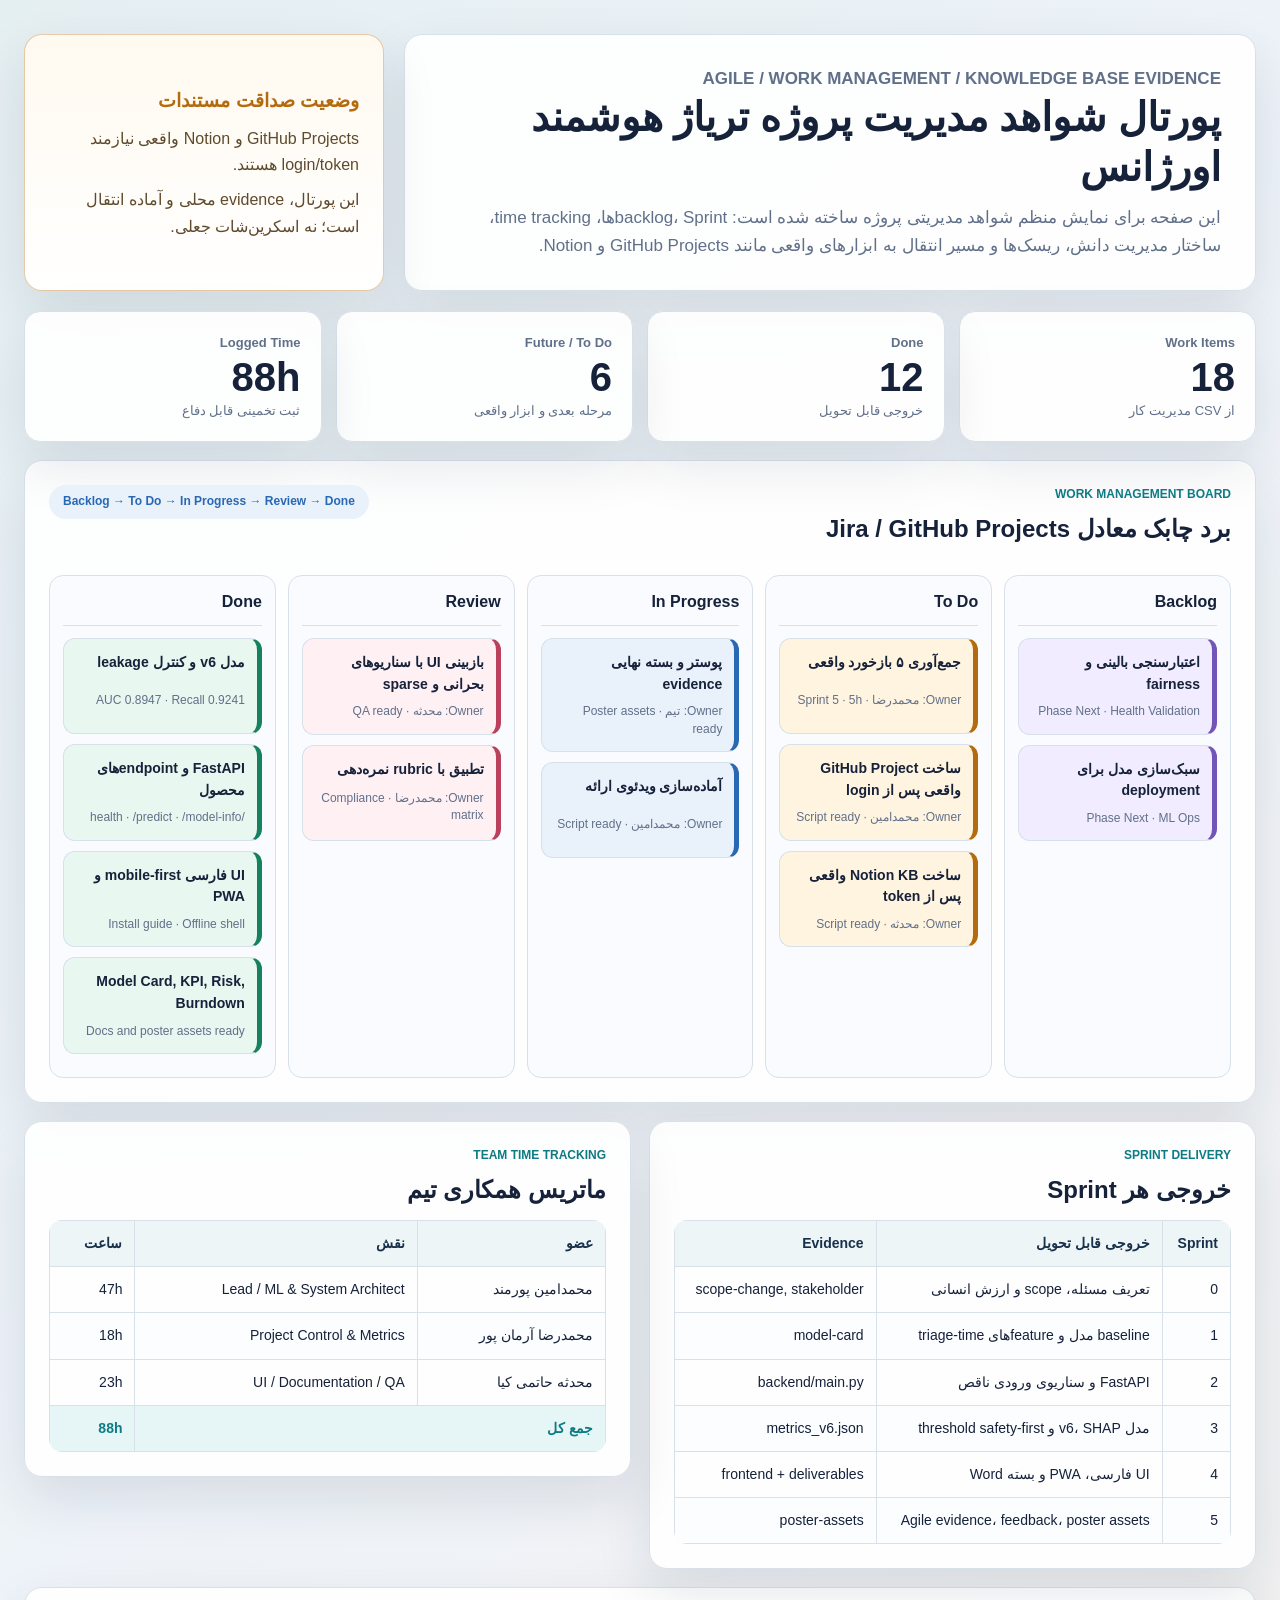
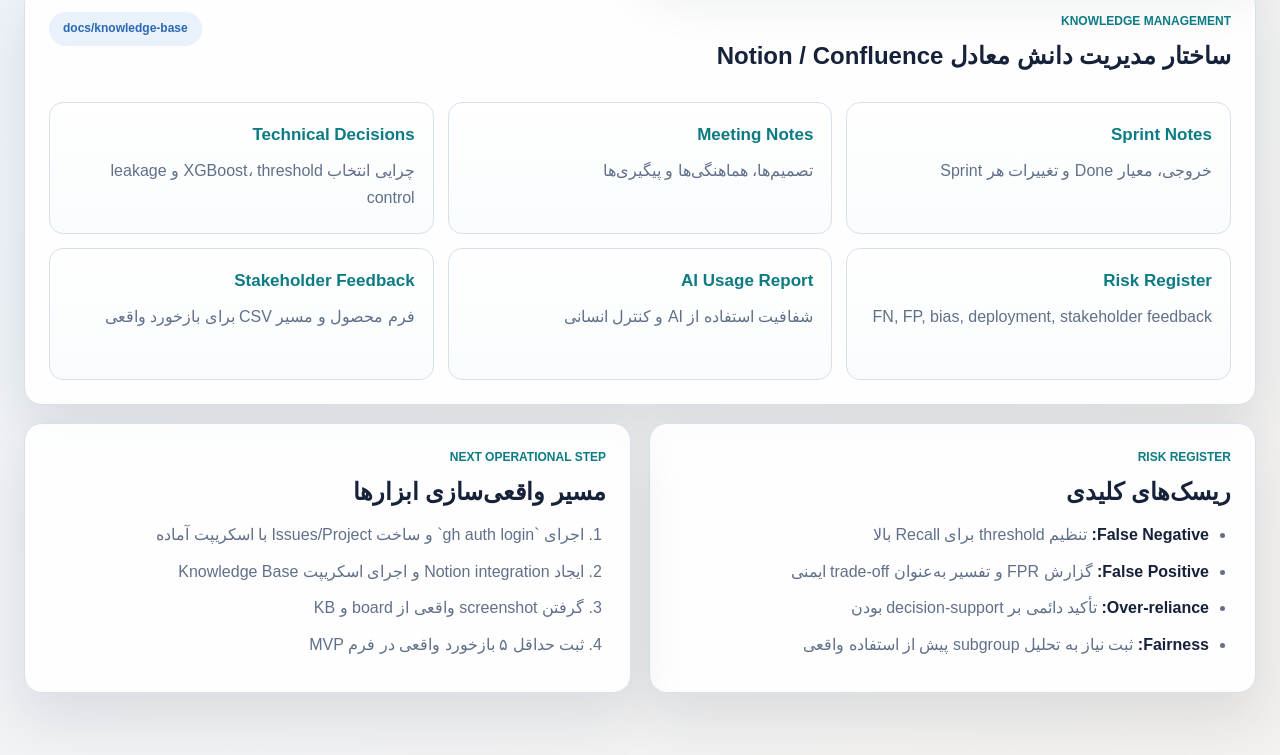
==== docs/evidence-portal/index.html @ 5584b166 "Prepare v7 web app deployment" ====
<!doctype html>
<html lang="fa" dir="rtl">
  <head>
    <meta charset="utf-8" />
    <meta name="viewport" content="width=device-width, initial-scale=1" />
    <title>Emergency Triage MVP - Agile Evidence Portal</title>
    <link rel="stylesheet" href="./styles.css" />
  </head>
  <body>
    <main class="shell">
      <header class="hero">
        <div>
          <p class="eyebrow">Agile / Work Management / Knowledge Base Evidence</p>
          <h1>پورتال شواهد مدیریت پروژه تریاژ هوشمند اورژانس</h1>
          <p>
            این صفحه برای نمایش منظم شواهد مدیریتی پروژه ساخته شده است: backlog، Sprintها،
            time tracking، ساختار مدیریت دانش، ریسک‌ها و مسیر انتقال به ابزارهای واقعی مانند
            GitHub Projects و Notion.
          </p>
        </div>
        <aside class="truth-box">
          <strong>وضعیت صداقت مستندات</strong>
          <span>GitHub Projects و Notion واقعی نیازمند login/token هستند.</span>
          <span>این پورتال، evidence محلی و آماده انتقال است؛ نه اسکرین‌شات جعلی.</span>
        </aside>
      </header>

      <section class="summary-grid">
        <article>
          <span>Work Items</span>
          <strong>18</strong>
          <small>از CSV مدیریت کار</small>
        </article>
        <article>
          <span>Done</span>
          <strong>12</strong>
          <small>خروجی قابل تحویل</small>
        </article>
        <article>
          <span>Future / To Do</span>
          <strong>6</strong>
          <small>مرحله بعدی و ابزار واقعی</small>
        </article>
        <article>
          <span>Logged Time</span>
          <strong>88h</strong>
          <small>ثبت تخمینی قابل دفاع</small>
        </article>
      </section>

      <section id="work-management-evidence" class="panel">
        <div class="panel-title">
          <div>
            <p class="eyebrow">Work Management Board</p>
            <h2>برد چابک معادل Jira / GitHub Projects</h2>
          </div>
          <span class="badge">Backlog → To Do → In Progress → Review → Done</span>
        </div>

        <div class="board">
          <div class="lane">
            <h3>Backlog</h3>
            <article class="task future">
              <b>اعتبارسنجی بالینی و fairness</b>
              <span>Phase Next · Health Validation</span>
            </article>
            <article class="task future">
              <b>سبک‌سازی مدل برای deployment</b>
              <span>Phase Next · ML Ops</span>
            </article>
          </div>

          <div class="lane">
            <h3>To Do</h3>
            <article class="task todo">
              <b>جمع‌آوری ۵ بازخورد واقعی</b>
              <span>Owner: محمدرضا · Sprint 5 · 5h</span>
            </article>
            <article class="task todo">
              <b>ساخت GitHub Project واقعی پس از login</b>
              <span>Owner: محمدامین · Script ready</span>
            </article>
            <article class="task todo">
              <b>ساخت Notion KB واقعی پس از token</b>
              <span>Owner: محدثه · Script ready</span>
            </article>
          </div>

          <div class="lane">
            <h3>In Progress</h3>
            <article class="task progress">
              <b>پوستر و بسته نهایی evidence</b>
              <span>Owner: تیم · Poster assets ready</span>
            </article>
            <article class="task progress">
              <b>آماده‌سازی ویدئوی ارائه</b>
              <span>Owner: محمدامین · Script ready</span>
            </article>
          </div>

          <div class="lane">
            <h3>Review</h3>
            <article class="task review">
              <b>بازبینی UI با سناریوهای بحرانی و sparse</b>
              <span>Owner: محدثه · QA ready</span>
            </article>
            <article class="task review">
              <b>تطبیق با rubric نمره‌دهی</b>
              <span>Owner: محمدرضا · Compliance matrix</span>
            </article>
          </div>

          <div class="lane">
            <h3>Done</h3>
            <article class="task done">
              <b>مدل v6 و کنترل leakage</b>
              <span>AUC 0.8947 · Recall 0.9241</span>
            </article>
            <article class="task done">
              <b>FastAPI و endpointهای محصول</b>
              <span>/health · /predict · /model-info</span>
            </article>
            <article class="task done">
              <b>UI فارسی mobile-first و PWA</b>
              <span>Install guide · Offline shell</span>
            </article>
            <article class="task done">
              <b>Model Card, KPI, Risk, Burndown</b>
              <span>Docs and poster assets ready</span>
            </article>
          </div>
        </div>
      </section>

      <section class="two-col">
        <article class="panel">
          <p class="eyebrow">Sprint Delivery</p>
          <h2>خروجی هر Sprint</h2>
          <table>
            <thead>
              <tr>
                <th>Sprint</th>
                <th>خروجی قابل تحویل</th>
                <th>Evidence</th>
              </tr>
            </thead>
            <tbody>
              <tr><td>0</td><td>تعریف مسئله، scope و ارزش انسانی</td><td>scope-change, stakeholder</td></tr>
              <tr><td>1</td><td>baseline مدل و featureهای triage-time</td><td>model-card</td></tr>
              <tr><td>2</td><td>FastAPI و سناریوی ورودی ناقص</td><td>backend/main.py</td></tr>
              <tr><td>3</td><td>مدل v6، SHAP و threshold safety-first</td><td>metrics_v6.json</td></tr>
              <tr><td>4</td><td>UI فارسی، PWA و بسته Word</td><td>frontend + deliverables</td></tr>
              <tr><td>5</td><td>Agile evidence، feedback، poster assets</td><td>poster-assets</td></tr>
            </tbody>
          </table>
        </article>

        <article class="panel">
          <p class="eyebrow">Team Time Tracking</p>
          <h2>ماتریس همکاری تیم</h2>
          <table>
            <thead>
              <tr>
                <th>عضو</th>
                <th>نقش</th>
                <th>ساعت</th>
              </tr>
            </thead>
            <tbody>
              <tr><td>محمدامین پورمند</td><td>Lead / ML & System Architect</td><td>47h</td></tr>
              <tr><td>محمدرضا آرمان پور</td><td>Project Control & Metrics</td><td>18h</td></tr>
              <tr><td>محدثه حاتمی کیا</td><td>UI / Documentation / QA</td><td>23h</td></tr>
              <tr class="total"><td colspan="2">جمع کل</td><td>88h</td></tr>
            </tbody>
          </table>
        </article>
      </section>

      <section id="knowledge-management-evidence" class="panel knowledge">
        <div class="panel-title">
          <div>
            <p class="eyebrow">Knowledge Management</p>
            <h2>ساختار مدیریت دانش معادل Notion / Confluence</h2>
          </div>
          <span class="badge">docs/knowledge-base</span>
        </div>
        <div class="kb-grid">
          <article><b>Sprint Notes</b><span>خروجی، معیار Done و تغییرات هر Sprint</span></article>
          <article><b>Meeting Notes</b><span>تصمیم‌ها، هماهنگی‌ها و پیگیری‌ها</span></article>
          <article><b>Technical Decisions</b><span>چرایی انتخاب XGBoost، threshold و leakage control</span></article>
          <article><b>Risk Register</b><span>FN, FP, bias, deployment, stakeholder feedback</span></article>
          <article><b>AI Usage Report</b><span>شفافیت استفاده از AI و کنترل انسانی</span></article>
          <article><b>Stakeholder Feedback</b><span>فرم محصول و مسیر CSV برای بازخورد واقعی</span></article>
        </div>
      </section>

      <section class="two-col">
        <article class="panel">
          <p class="eyebrow">Risk Register</p>
          <h2>ریسک‌های کلیدی</h2>
          <ul>
            <li><b>False Negative:</b> تنظیم threshold برای Recall بالا</li>
            <li><b>False Positive:</b> گزارش FPR و تفسیر به‌عنوان trade-off ایمنی</li>
            <li><b>Over-reliance:</b> تأکید دائمی بر decision-support بودن</li>
            <li><b>Fairness:</b> ثبت نیاز به تحلیل subgroup پیش از استفاده واقعی</li>
          </ul>
        </article>
        <article class="panel">
          <p class="eyebrow">Next Operational Step</p>
          <h2>مسیر واقعی‌سازی ابزارها</h2>
          <ol>
            <li>اجرای `gh auth login` و ساخت Issues/Project با اسکریپت آماده</li>
            <li>ایجاد Notion integration و اجرای اسکریپت Knowledge Base</li>
            <li>گرفتن screenshot واقعی از board و KB</li>
            <li>ثبت حداقل ۵ بازخورد واقعی در فرم MVP</li>
          </ol>
        </article>
      </section>
    </main>
  </body>
</html>
---- docs/evidence-portal/styles.css ----
:root {
  color-scheme: light;
  --ink: #16213a;
  --muted: #617089;
  --line: #d8e0ea;
  --paper: #f7f9fc;
  --panel: #ffffff;
  --teal: #0c7b83;
  --teal-soft: #e6f6f7;
  --green: #16825d;
  --green-soft: #e8f7ef;
  --amber: #b46b0d;
  --amber-soft: #fff4df;
  --blue: #2968b3;
  --blue-soft: #e9f1fb;
  --rose: #bb405b;
  --rose-soft: #fff0f4;
  --violet: #7255b8;
  --violet-soft: #f1ecff;
  --shadow: 0 22px 55px rgba(22, 33, 58, 0.11);
  font-family: "Vazirmatn", "Segoe UI", Tahoma, Arial, sans-serif;
}

* {
  box-sizing: border-box;
}

body {
  margin: 0;
  background:
    linear-gradient(135deg, rgba(12, 123, 131, 0.08), rgba(41, 104, 179, 0.04) 45%, rgba(180, 107, 13, 0.06)),
    var(--paper);
  color: var(--ink);
  line-height: 1.65;
}

.shell {
  width: min(1500px, calc(100% - 48px));
  margin: 0 auto;
  padding: 34px 0 44px;
}

.hero {
  display: grid;
  grid-template-columns: minmax(0, 1fr) 360px;
  gap: 20px;
  align-items: stretch;
  margin-bottom: 20px;
}

.hero > div,
.truth-box,
.panel,
.summary-grid article {
  background: rgba(255, 255, 255, 0.93);
  border: 1px solid var(--line);
  box-shadow: var(--shadow);
}

.hero > div {
  padding: 30px 34px;
  border-radius: 18px;
}

.eyebrow {
  margin: 0 0 8px;
  color: var(--teal);
  font-size: 12px;
  font-weight: 800;
  letter-spacing: 0;
  text-transform: uppercase;
}

h1,
h2,
h3,
p {
  margin-top: 0;
}

h1 {
  max-width: 980px;
  margin-bottom: 12px;
  font-size: clamp(31px, 3.1vw, 52px);
  line-height: 1.25;
  letter-spacing: 0;
}

h2 {
  margin-bottom: 14px;
  font-size: 24px;
  line-height: 1.35;
  letter-spacing: 0;
}

h3 {
  margin-bottom: 12px;
  font-size: 16px;
  letter-spacing: 0;
}

.hero p {
  max-width: 1050px;
  margin-bottom: 0;
  color: var(--muted);
  font-size: 17px;
}

.truth-box {
  display: flex;
  flex-direction: column;
  justify-content: center;
  gap: 9px;
  border-radius: 18px;
  border-color: rgba(180, 107, 13, 0.35);
  background: linear-gradient(180deg, #fffaf0, #ffffff);
  padding: 24px;
}

.truth-box strong {
  color: var(--amber);
  font-size: 19px;
}

.truth-box span {
  color: #5f4a2d;
}

.summary-grid {
  display: grid;
  grid-template-columns: repeat(4, minmax(0, 1fr));
  gap: 14px;
  margin-bottom: 18px;
}

.summary-grid article {
  display: grid;
  gap: 2px;
  min-height: 124px;
  border-radius: 16px;
  padding: 20px;
}

.summary-grid span {
  color: var(--muted);
  font-size: 13px;
  font-weight: 800;
}

.summary-grid strong {
  font-size: 40px;
  line-height: 1.05;
}

.summary-grid small {
  color: var(--muted);
  font-size: 13px;
}

.panel {
  margin-bottom: 18px;
  border-radius: 18px;
  padding: 24px;
}

.panel-title {
  display: flex;
  gap: 18px;
  align-items: flex-start;
  justify-content: space-between;
  margin-bottom: 16px;
}

.badge {
  display: inline-flex;
  align-items: center;
  min-height: 34px;
  border-radius: 999px;
  background: var(--blue-soft);
  color: var(--blue);
  padding: 7px 14px;
  font-size: 12px;
  font-weight: 800;
  white-space: nowrap;
}

.board {
  display: grid;
  grid-template-columns: repeat(5, minmax(0, 1fr));
  gap: 12px;
}

.lane {
  min-height: 430px;
  border: 1px solid var(--line);
  border-radius: 14px;
  background: #f9fbfe;
  padding: 13px;
}

.lane h3 {
  display: flex;
  align-items: center;
  justify-content: space-between;
  min-height: 34px;
  border-bottom: 1px solid var(--line);
  padding-bottom: 9px;
  color: var(--ink);
}

.task {
  display: grid;
  gap: 8px;
  min-height: 96px;
  margin-bottom: 10px;
  border: 1px solid var(--line);
  border-right-width: 5px;
  border-radius: 12px;
  background: var(--panel);
  padding: 13px 12px;
}

.task b {
  font-size: 14px;
  line-height: 1.55;
}

.task span {
  color: var(--muted);
  font-size: 12px;
  line-height: 1.45;
}

.task.future {
  border-right-color: var(--violet);
  background: var(--violet-soft);
}

.task.todo {
  border-right-color: var(--amber);
  background: var(--amber-soft);
}

.task.progress {
  border-right-color: var(--blue);
  background: var(--blue-soft);
}

.task.review {
  border-right-color: var(--rose);
  background: var(--rose-soft);
}

.task.done {
  border-right-color: var(--green);
  background: var(--green-soft);
}

.two-col {
  display: grid;
  grid-template-columns: repeat(2, minmax(0, 1fr));
  gap: 18px;
  align-items: start;
}

table {
  width: 100%;
  border-collapse: collapse;
  overflow: hidden;
  border-radius: 13px;
  font-size: 14px;
}

th,
td {
  border: 1px solid var(--line);
  padding: 11px 12px;
  text-align: right;
  vertical-align: top;
}

th {
  background: #eef5f7;
  color: #18314b;
  font-weight: 900;
}

tr:nth-child(even) td {
  background: #fbfdff;
}

tr.total td {
  background: var(--teal-soft);
  color: var(--teal);
  font-weight: 900;
}

.kb-grid {
  display: grid;
  grid-template-columns: repeat(3, minmax(0, 1fr));
  gap: 14px;
}

.kb-grid article {
  min-height: 132px;
  border: 1px solid var(--line);
  border-radius: 14px;
  background: linear-gradient(180deg, #ffffff, #f9fcfd);
  padding: 18px;
}

.kb-grid b {
  display: block;
  margin-bottom: 9px;
  color: var(--teal);
  font-size: 17px;
}

.kb-grid span,
li {
  color: var(--muted);
}

ul,
ol {
  margin: 0;
  padding: 0 22px 0 0;
}

li {
  margin-bottom: 10px;
}

li b {
  color: var(--ink);
}

@media (max-width: 1100px) {
  .hero,
  .two-col {
    grid-template-columns: 1fr;
  }

  .summary-grid {
    grid-template-columns: repeat(2, minmax(0, 1fr));
  }

  .board {
    grid-template-columns: 1fr;
  }

  .lane {
    min-height: auto;
  }

  .kb-grid {
    grid-template-columns: 1fr;
  }
}

@media print {
  body {
    background: #fff;
  }

  .shell {
    width: 100%;
    padding: 0;
  }

  .panel,
  .hero > div,
  .truth-box,
  .summary-grid article {
    box-shadow: none;
  }
}
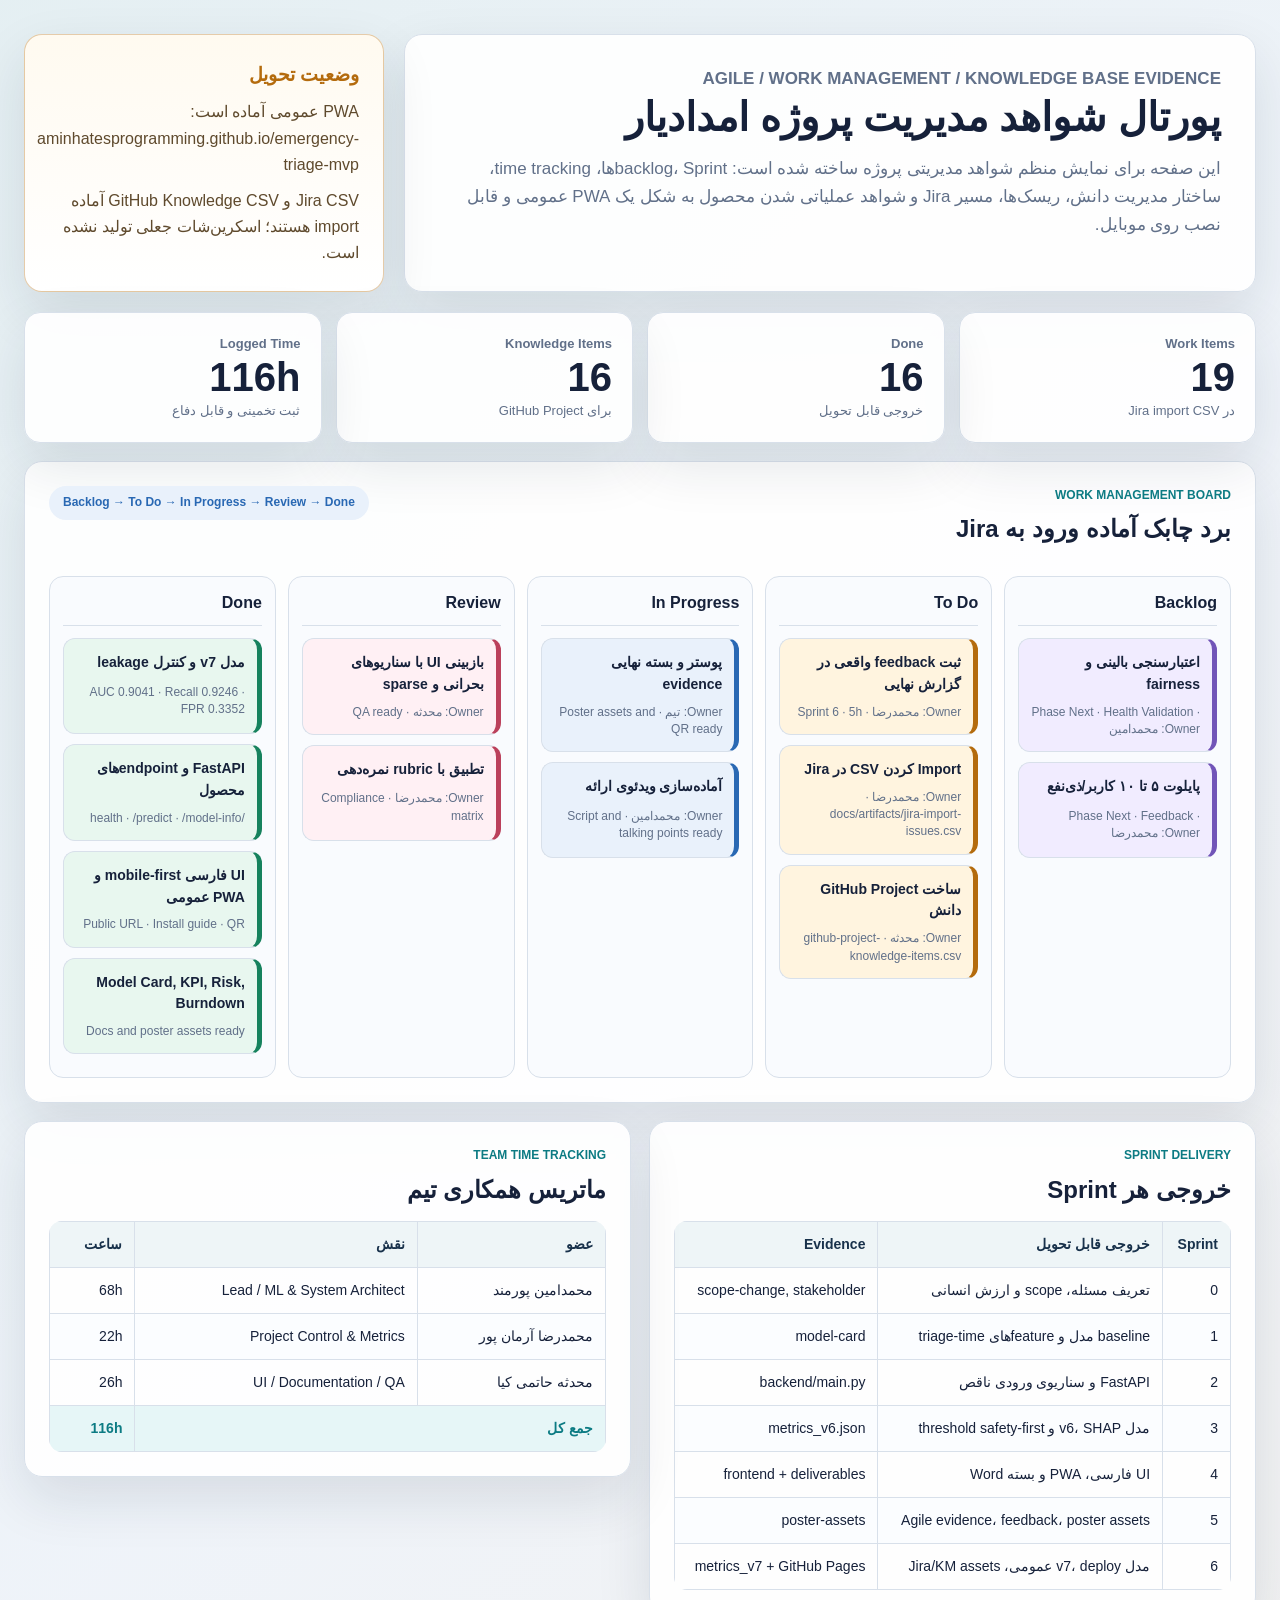
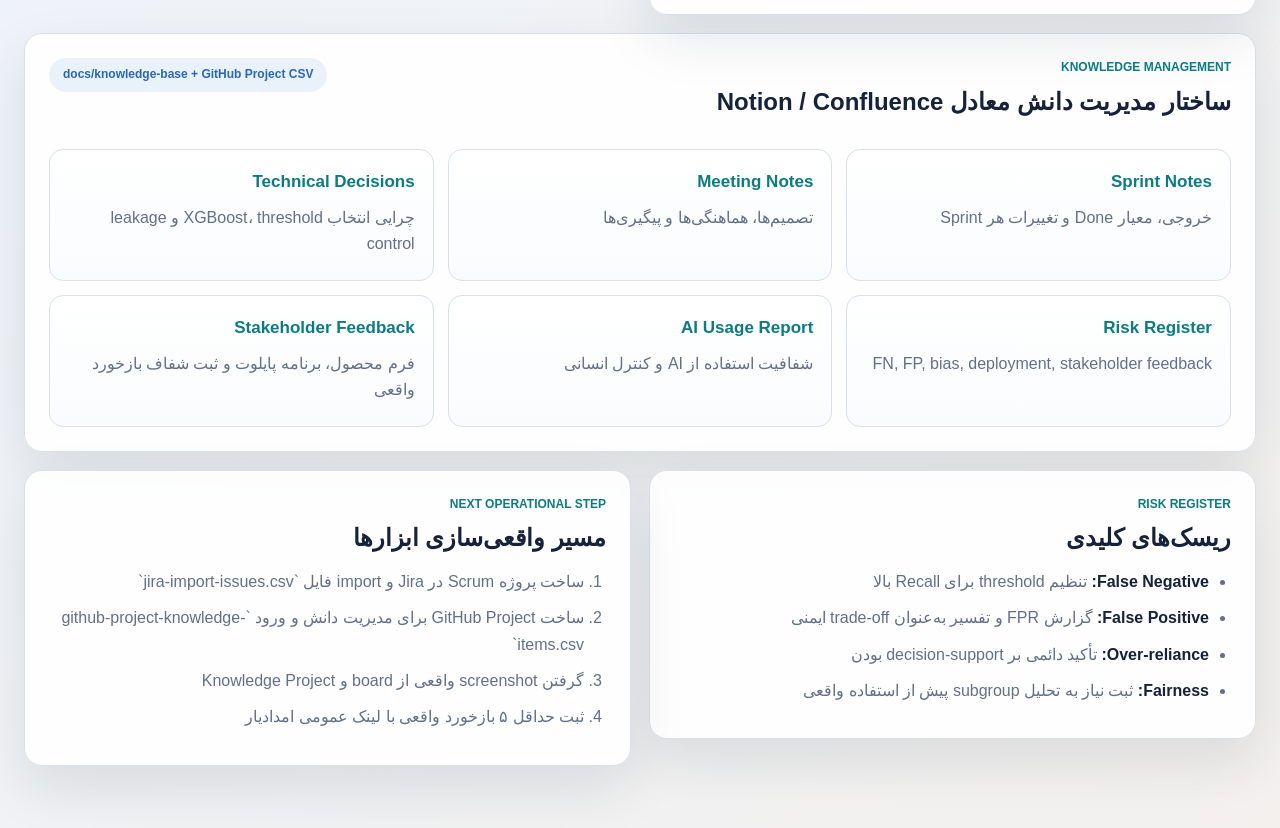
==== commit 43737c8f: "Finalize Emdadyar UX and release assets" ====
--- a/docs/evidence-portal/index.html
+++ b/docs/evidence-portal/index.html
@@ -3,7 +3,7 @@
   <head>
     <meta charset="utf-8" />
     <meta name="viewport" content="width=device-width, initial-scale=1" />
-    <title>Emergency Triage MVP - Agile Evidence Portal</title>
+    <title>امدادیار - Agile Evidence Portal</title>
     <link rel="stylesheet" href="./styles.css" />
   </head>
   <body>
@@ -11,40 +11,40 @@
       <header class="hero">
         <div>
           <p class="eyebrow">Agile / Work Management / Knowledge Base Evidence</p>
-          <h1>پورتال شواهد مدیریت پروژه تریاژ هوشمند اورژانس</h1>
+          <h1>پورتال شواهد مدیریت پروژه امدادیار</h1>
           <p>
             این صفحه برای نمایش منظم شواهد مدیریتی پروژه ساخته شده است: backlog، Sprintها،
-            time tracking، ساختار مدیریت دانش، ریسک‌ها و مسیر انتقال به ابزارهای واقعی مانند
-            GitHub Projects و Notion.
+            time tracking، ساختار مدیریت دانش، ریسک‌ها، مسیر Jira و شواهد عملیاتی شدن محصول
+            به شکل یک PWA عمومی و قابل نصب روی موبایل.
           </p>
         </div>
         <aside class="truth-box">
-          <strong>وضعیت صداقت مستندات</strong>
-          <span>GitHub Projects و Notion واقعی نیازمند login/token هستند.</span>
-          <span>این پورتال، evidence محلی و آماده انتقال است؛ نه اسکرین‌شات جعلی.</span>
+          <strong>وضعیت تحویل</strong>
+          <span>PWA عمومی آماده است: aminhatesprogramming.github.io/emergency-triage-mvp</span>
+          <span>Jira CSV و GitHub Knowledge CSV آماده import هستند؛ اسکرین‌شات جعلی تولید نشده است.</span>
         </aside>
       </header>
 
       <section class="summary-grid">
         <article>
           <span>Work Items</span>
-          <strong>18</strong>
-          <small>از CSV مدیریت کار</small>
+          <strong>19</strong>
+          <small>در Jira import CSV</small>
         </article>
         <article>
           <span>Done</span>
-          <strong>12</strong>
+          <strong>16</strong>
           <small>خروجی قابل تحویل</small>
         </article>
         <article>
-          <span>Future / To Do</span>
-          <strong>6</strong>
-          <small>مرحله بعدی و ابزار واقعی</small>
+          <span>Knowledge Items</span>
+          <strong>16</strong>
+          <small>برای GitHub Project</small>
         </article>
         <article>
           <span>Logged Time</span>
-          <strong>88h</strong>
-          <small>ثبت تخمینی قابل دفاع</small>
+          <strong>116h</strong>
+          <small>ثبت تخمینی و قابل دفاع</small>
         </article>
       </section>
 
@@ -52,7 +52,7 @@
         <div class="panel-title">
           <div>
             <p class="eyebrow">Work Management Board</p>
-            <h2>برد چابک معادل Jira / GitHub Projects</h2>
+            <h2>برد چابک آماده ورود به Jira</h2>
           </div>
           <span class="badge">Backlog → To Do → In Progress → Review → Done</span>
         </div>
@@ -62,27 +62,27 @@
             <h3>Backlog</h3>
             <article class="task future">
               <b>اعتبارسنجی بالینی و fairness</b>
-              <span>Phase Next · Health Validation</span>
+              <span>Phase Next · Health Validation · Owner: محمدامین</span>
             </article>
             <article class="task future">
-              <b>سبک‌سازی مدل برای deployment</b>
-              <span>Phase Next · ML Ops</span>
+              <b>پایلوت ۵ تا ۱۰ کاربر/ذی‌نفع</b>
+              <span>Phase Next · Feedback · Owner: محمدرضا</span>
             </article>
           </div>
 
           <div class="lane">
             <h3>To Do</h3>
             <article class="task todo">
-              <b>جمع‌آوری ۵ بازخورد واقعی</b>
-              <span>Owner: محمدرضا · Sprint 5 · 5h</span>
+              <b>ثبت feedback واقعی در گزارش نهایی</b>
+              <span>Owner: محمدرضا · Sprint 6 · 5h</span>
             </article>
             <article class="task todo">
-              <b>ساخت GitHub Project واقعی پس از login</b>
-              <span>Owner: محمدامین · Script ready</span>
+              <b>Import کردن CSV در Jira</b>
+              <span>Owner: محمدرضا · docs/artifacts/jira-import-issues.csv</span>
             </article>
             <article class="task todo">
-              <b>ساخت Notion KB واقعی پس از token</b>
-              <span>Owner: محدثه · Script ready</span>
+              <b>ساخت GitHub Project دانش</b>
+              <span>Owner: محدثه · github-project-knowledge-items.csv</span>
             </article>
           </div>
 
@@ -90,11 +90,11 @@
             <h3>In Progress</h3>
             <article class="task progress">
               <b>پوستر و بسته نهایی evidence</b>
-              <span>Owner: تیم · Poster assets ready</span>
+              <span>Owner: تیم · Poster assets and QR ready</span>
             </article>
             <article class="task progress">
               <b>آماده‌سازی ویدئوی ارائه</b>
-              <span>Owner: محمدامین · Script ready</span>
+              <span>Owner: محمدامین · Script and talking points ready</span>
             </article>
           </div>
 
@@ -113,16 +113,16 @@
           <div class="lane">
             <h3>Done</h3>
             <article class="task done">
-              <b>مدل v6 و کنترل leakage</b>
-              <span>AUC 0.8947 · Recall 0.9241</span>
+              <b>مدل v7 و کنترل leakage</b>
+              <span>AUC 0.9041 · Recall 0.9246 · FPR 0.3352</span>
             </article>
             <article class="task done">
               <b>FastAPI و endpointهای محصول</b>
               <span>/health · /predict · /model-info</span>
             </article>
             <article class="task done">
-              <b>UI فارسی mobile-first و PWA</b>
-              <span>Install guide · Offline shell</span>
+              <b>UI فارسی mobile-first و PWA عمومی</b>
+              <span>Public URL · Install guide · QR</span>
             </article>
             <article class="task done">
               <b>Model Card, KPI, Risk, Burndown</b>
@@ -151,6 +151,7 @@
               <tr><td>3</td><td>مدل v6، SHAP و threshold safety-first</td><td>metrics_v6.json</td></tr>
               <tr><td>4</td><td>UI فارسی، PWA و بسته Word</td><td>frontend + deliverables</td></tr>
               <tr><td>5</td><td>Agile evidence، feedback، poster assets</td><td>poster-assets</td></tr>
+              <tr><td>6</td><td>مدل v7، deploy عمومی، Jira/KM assets</td><td>metrics_v7 + GitHub Pages</td></tr>
             </tbody>
           </table>
         </article>
@@ -167,10 +168,10 @@
               </tr>
             </thead>
             <tbody>
-              <tr><td>محمدامین پورمند</td><td>Lead / ML & System Architect</td><td>47h</td></tr>
-              <tr><td>محمدرضا آرمان پور</td><td>Project Control & Metrics</td><td>18h</td></tr>
-              <tr><td>محدثه حاتمی کیا</td><td>UI / Documentation / QA</td><td>23h</td></tr>
-              <tr class="total"><td colspan="2">جمع کل</td><td>88h</td></tr>
+              <tr><td>محمدامین پورمند</td><td>Lead / ML & System Architect</td><td>68h</td></tr>
+              <tr><td>محمدرضا آرمان پور</td><td>Project Control & Metrics</td><td>22h</td></tr>
+              <tr><td>محدثه حاتمی کیا</td><td>UI / Documentation / QA</td><td>26h</td></tr>
+              <tr class="total"><td colspan="2">جمع کل</td><td>116h</td></tr>
             </tbody>
           </table>
         </article>
@@ -182,7 +183,7 @@
             <p class="eyebrow">Knowledge Management</p>
             <h2>ساختار مدیریت دانش معادل Notion / Confluence</h2>
           </div>
-          <span class="badge">docs/knowledge-base</span>
+          <span class="badge">docs/knowledge-base + GitHub Project CSV</span>
         </div>
         <div class="kb-grid">
           <article><b>Sprint Notes</b><span>خروجی، معیار Done و تغییرات هر Sprint</span></article>
@@ -190,7 +191,7 @@
           <article><b>Technical Decisions</b><span>چرایی انتخاب XGBoost، threshold و leakage control</span></article>
           <article><b>Risk Register</b><span>FN, FP, bias, deployment, stakeholder feedback</span></article>
           <article><b>AI Usage Report</b><span>شفافیت استفاده از AI و کنترل انسانی</span></article>
-          <article><b>Stakeholder Feedback</b><span>فرم محصول و مسیر CSV برای بازخورد واقعی</span></article>
+          <article><b>Stakeholder Feedback</b><span>فرم محصول، برنامه پایلوت و ثبت شفاف بازخورد واقعی</span></article>
         </div>
       </section>
 
@@ -209,10 +210,10 @@
           <p class="eyebrow">Next Operational Step</p>
           <h2>مسیر واقعی‌سازی ابزارها</h2>
           <ol>
-            <li>اجرای `gh auth login` و ساخت Issues/Project با اسکریپت آماده</li>
-            <li>ایجاد Notion integration و اجرای اسکریپت Knowledge Base</li>
-            <li>گرفتن screenshot واقعی از board و KB</li>
-            <li>ثبت حداقل ۵ بازخورد واقعی در فرم MVP</li>
+            <li>ساخت پروژه Scrum در Jira و import فایل `jira-import-issues.csv`</li>
+            <li>ساخت GitHub Project برای مدیریت دانش و ورود `github-project-knowledge-items.csv`</li>
+            <li>گرفتن screenshot واقعی از board و Knowledge Project</li>
+            <li>ثبت حداقل ۵ بازخورد واقعی با لینک عمومی امدادیار</li>
           </ol>
         </article>
       </section>
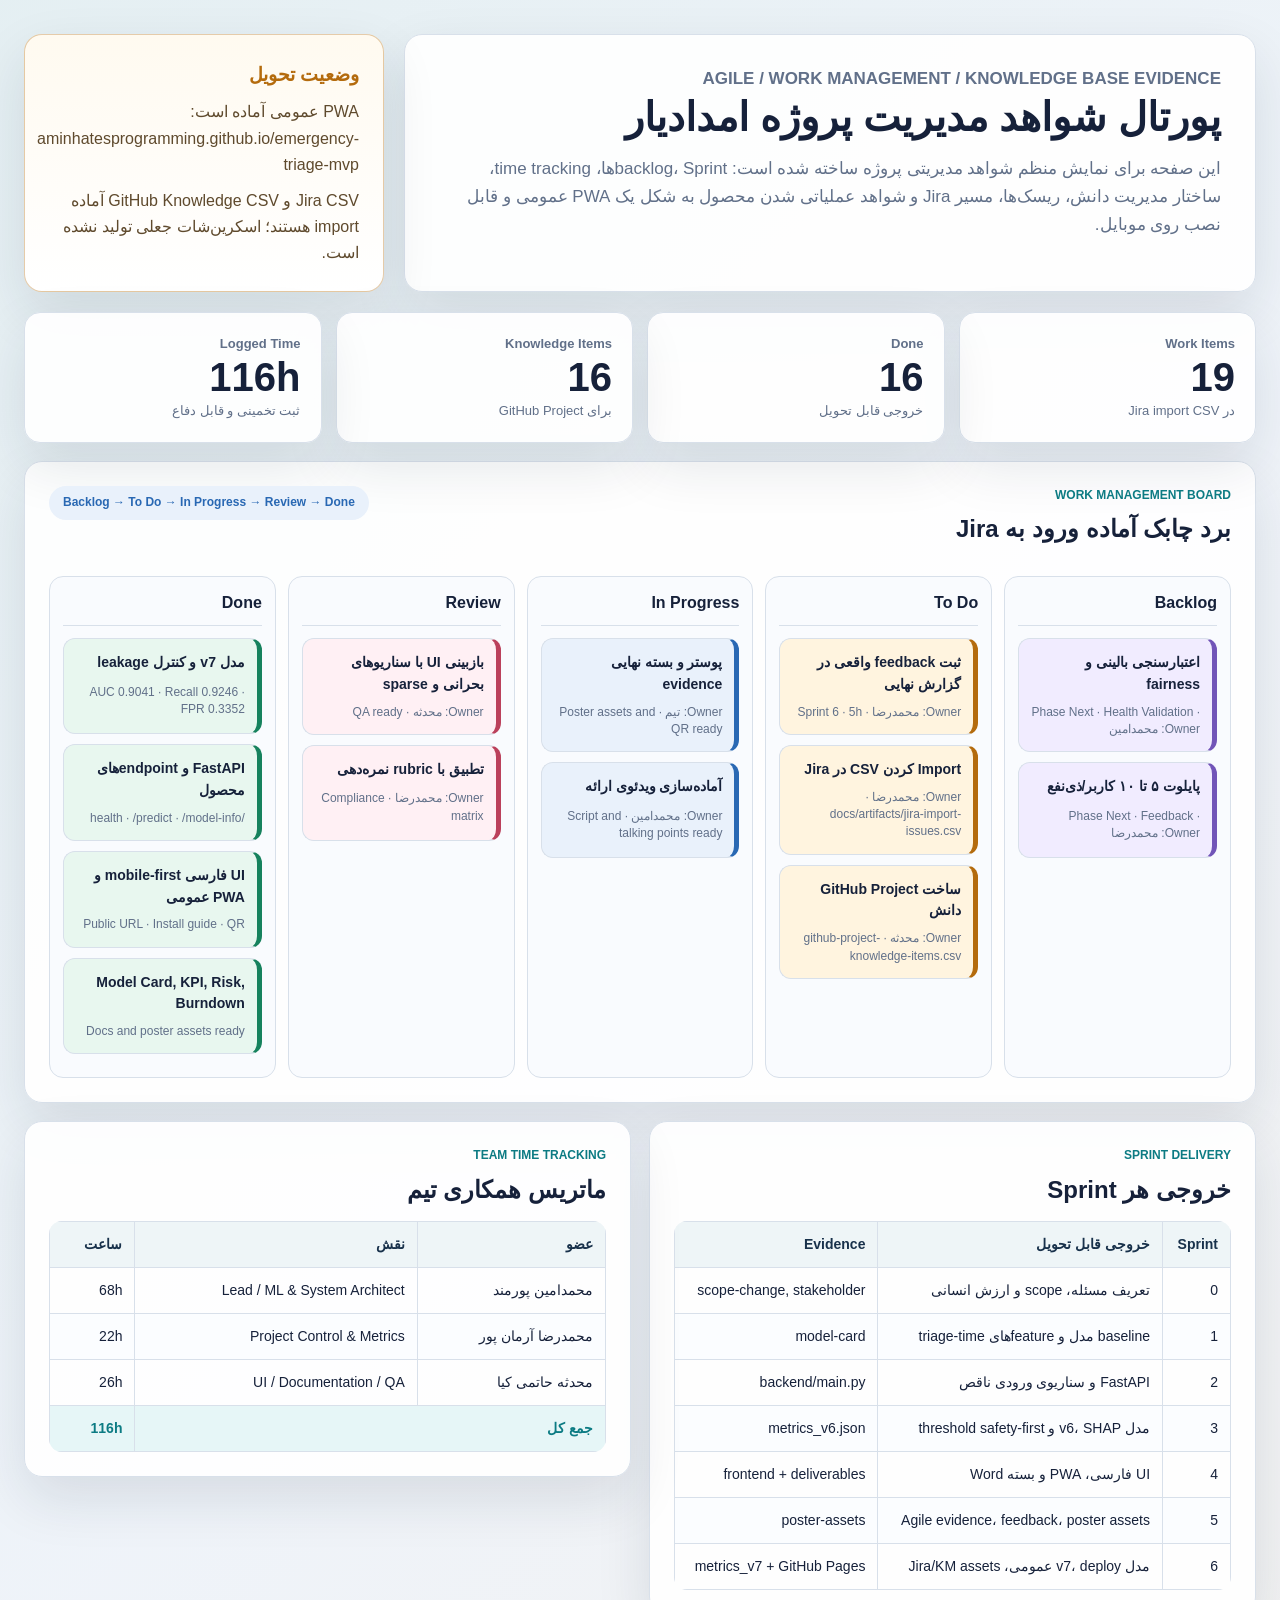
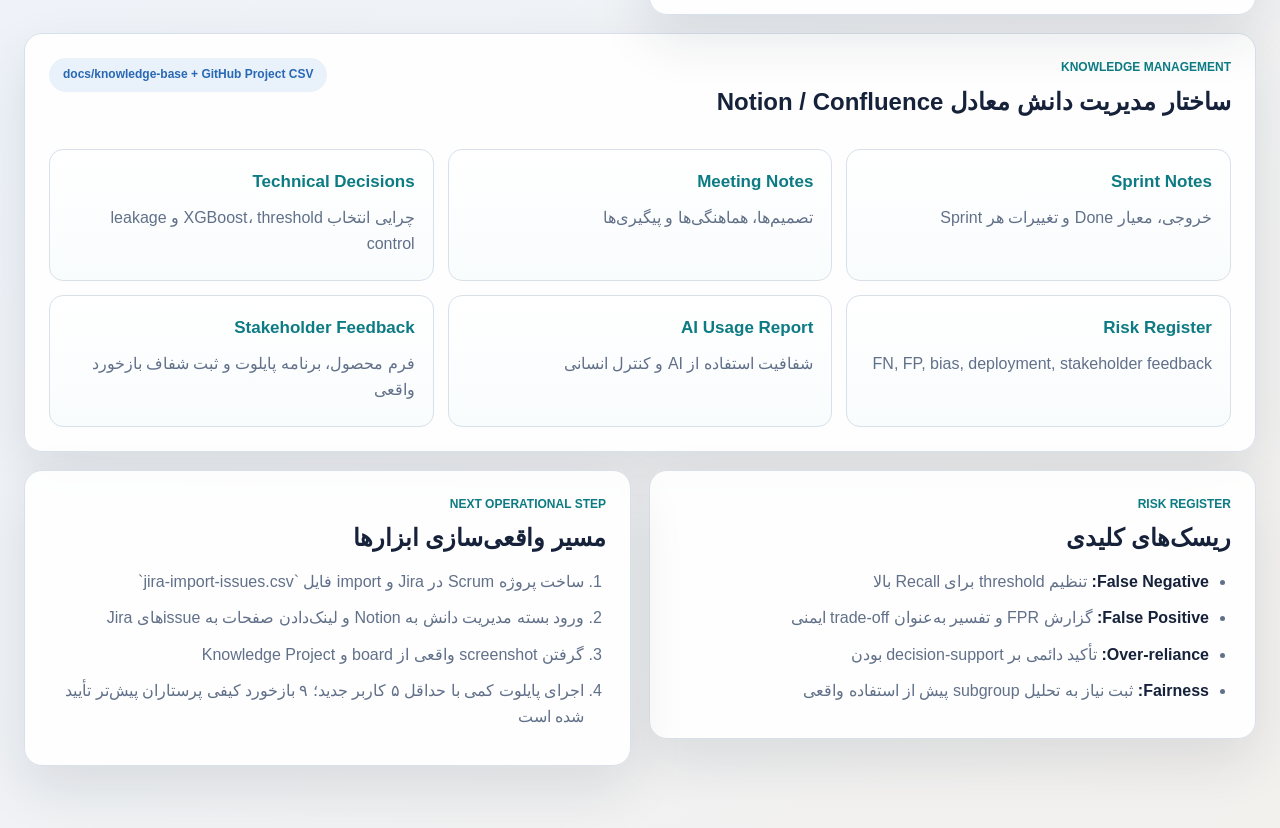
==== commit 16b6fc92: "Finalize safety validation and Android release" ====
--- a/docs/evidence-portal/index.html
+++ b/docs/evidence-portal/index.html
@@ -211,9 +211,9 @@
           <h2>مسیر واقعی‌سازی ابزارها</h2>
           <ol>
             <li>ساخت پروژه Scrum در Jira و import فایل `jira-import-issues.csv`</li>
-            <li>ساخت GitHub Project برای مدیریت دانش و ورود `github-project-knowledge-items.csv`</li>
+            <li>ورود بسته مدیریت دانش به Notion و لینک‌دادن صفحات به issueهای Jira</li>
             <li>گرفتن screenshot واقعی از board و Knowledge Project</li>
-            <li>ثبت حداقل ۵ بازخورد واقعی با لینک عمومی امدادیار</li>
+            <li>اجرای پایلوت کمی با حداقل ۵ کاربر جدید؛ ۹ بازخورد کیفی پرستاران پیش‌تر تأیید شده است</li>
           </ol>
         </article>
       </section>
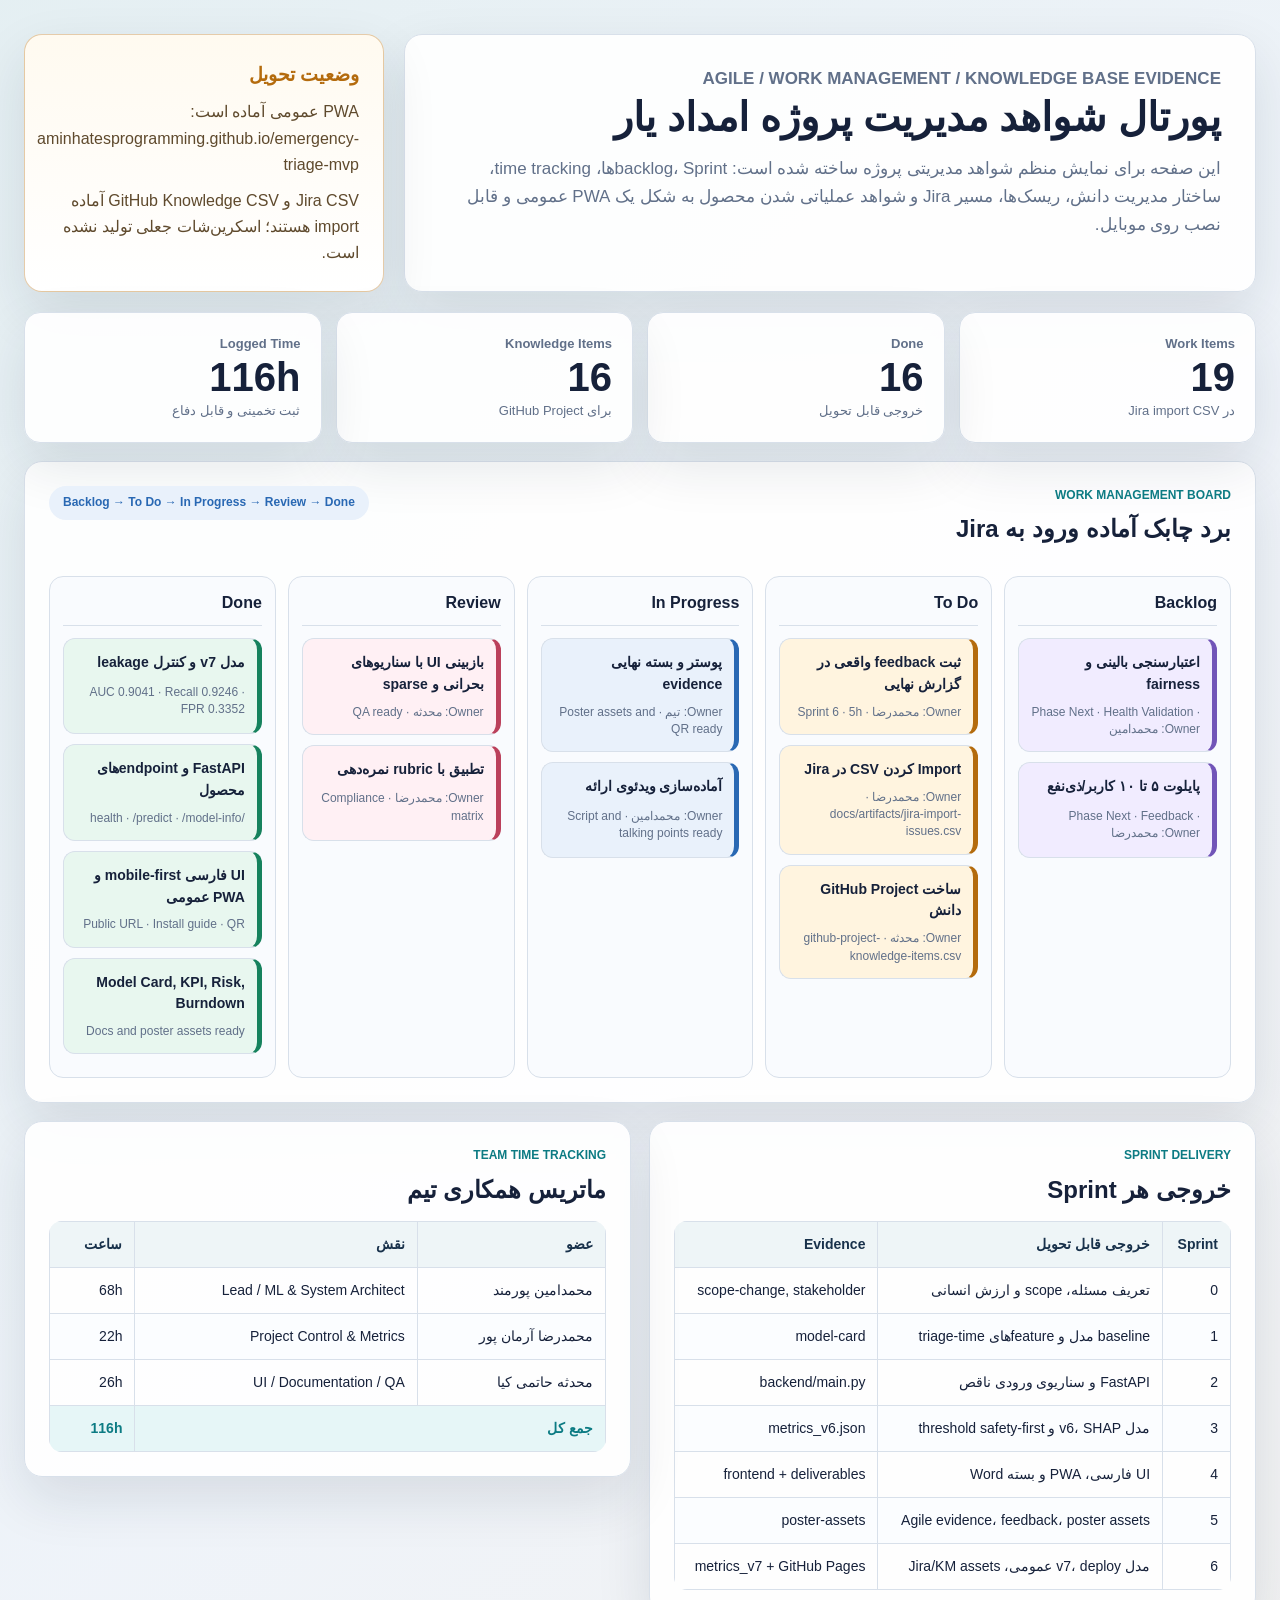
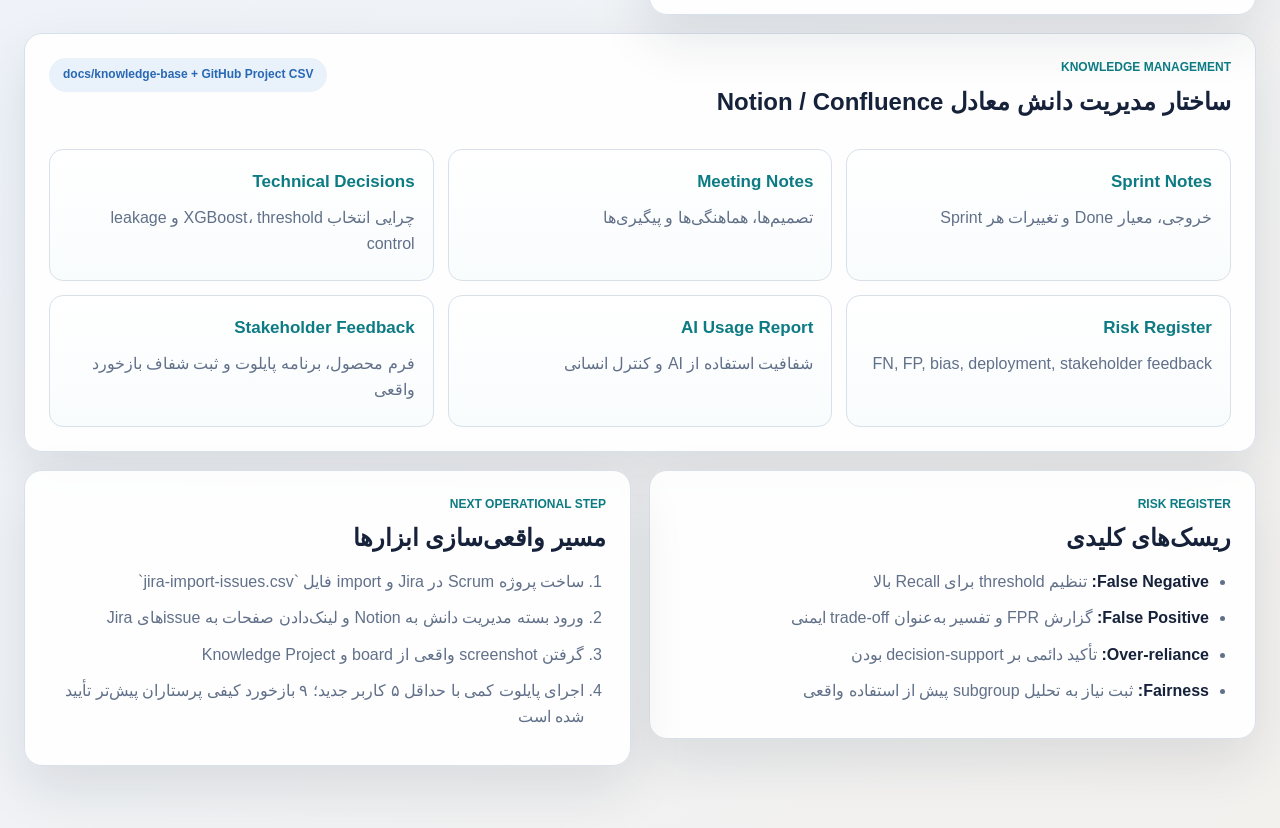
==== commit 176996ae: "Finalize synchronized evidence and release artifacts" ====
--- a/docs/evidence-portal/index.html
+++ b/docs/evidence-portal/index.html
@@ -3,7 +3,7 @@
   <head>
     <meta charset="utf-8" />
     <meta name="viewport" content="width=device-width, initial-scale=1" />
-    <title>امدادیار - Agile Evidence Portal</title>
+    <title>امداد یار - Agile Evidence Portal</title>
     <link rel="stylesheet" href="./styles.css" />
   </head>
   <body>
@@ -11,7 +11,7 @@
       <header class="hero">
         <div>
           <p class="eyebrow">Agile / Work Management / Knowledge Base Evidence</p>
-          <h1>پورتال شواهد مدیریت پروژه امدادیار</h1>
+          <h1>پورتال شواهد مدیریت پروژه امداد یار</h1>
           <p>
             این صفحه برای نمایش منظم شواهد مدیریتی پروژه ساخته شده است: backlog، Sprintها،
             time tracking، ساختار مدیریت دانش، ریسک‌ها، مسیر Jira و شواهد عملیاتی شدن محصول
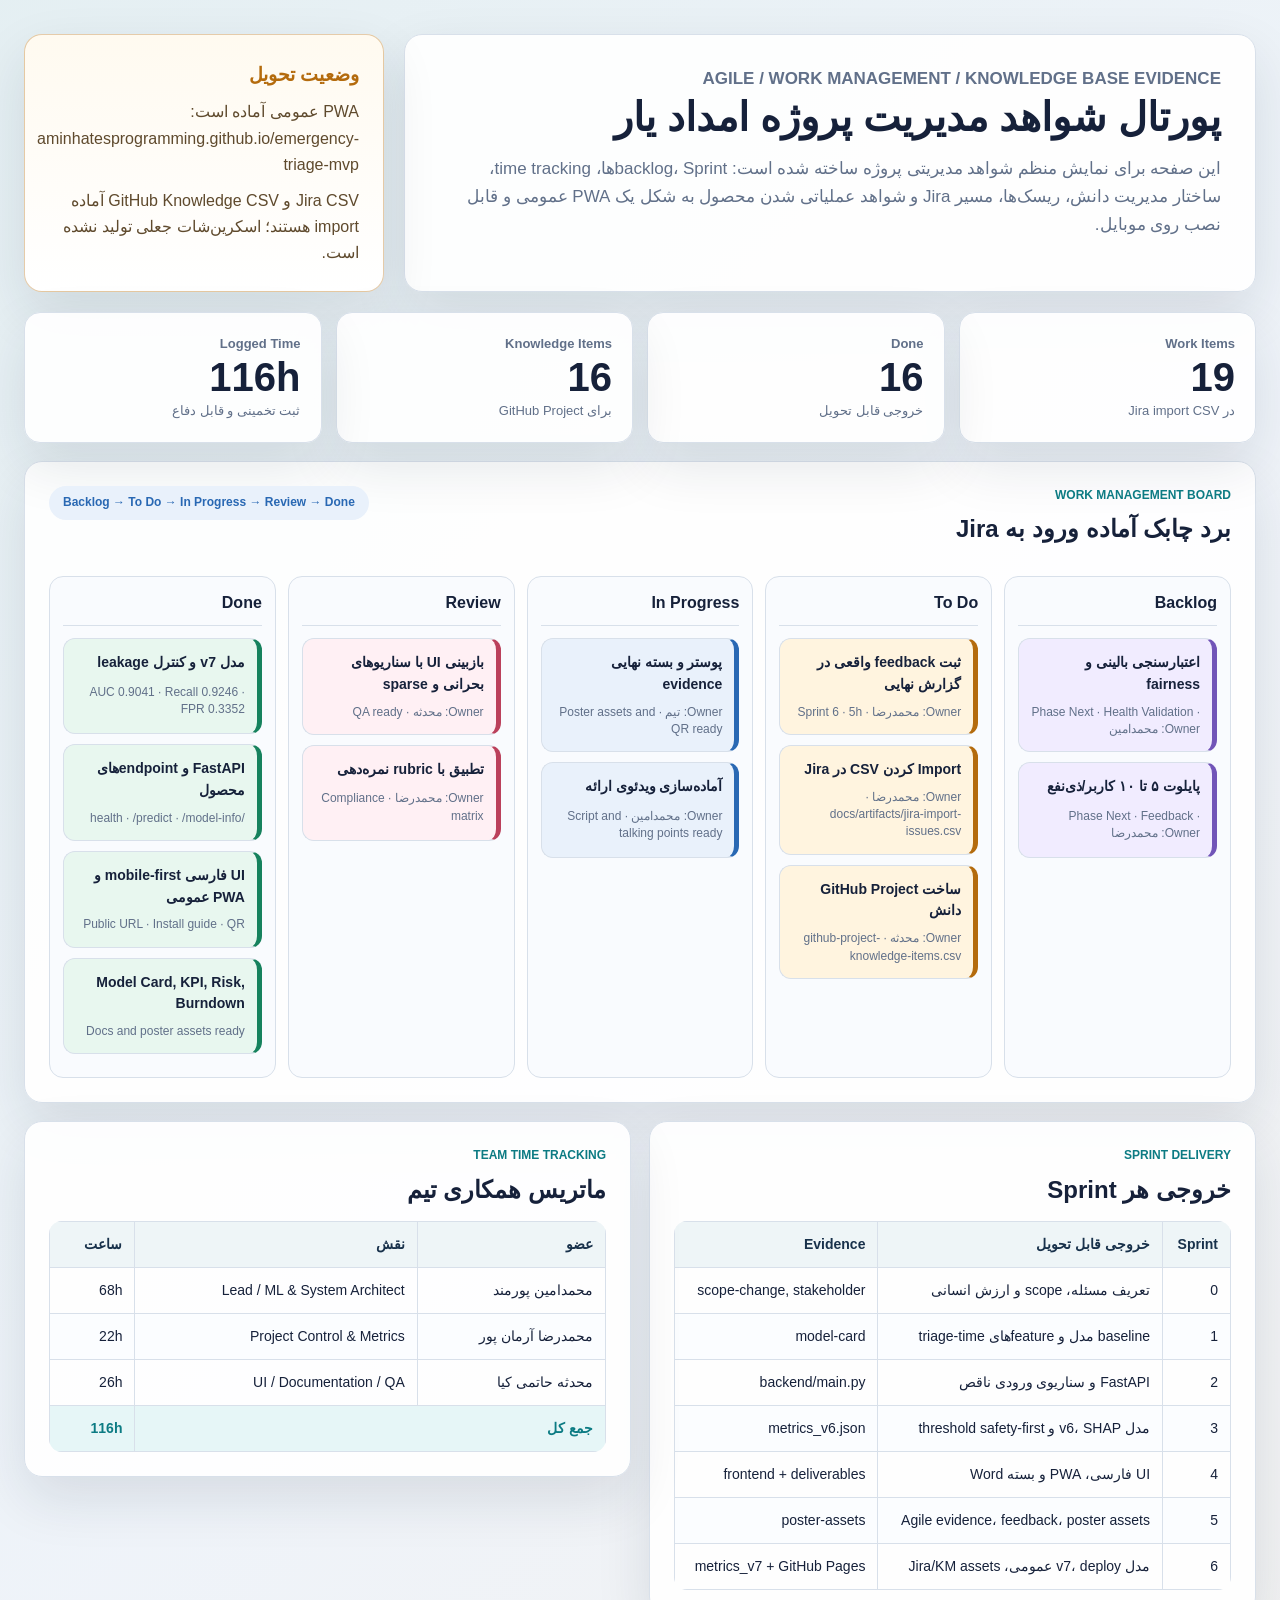
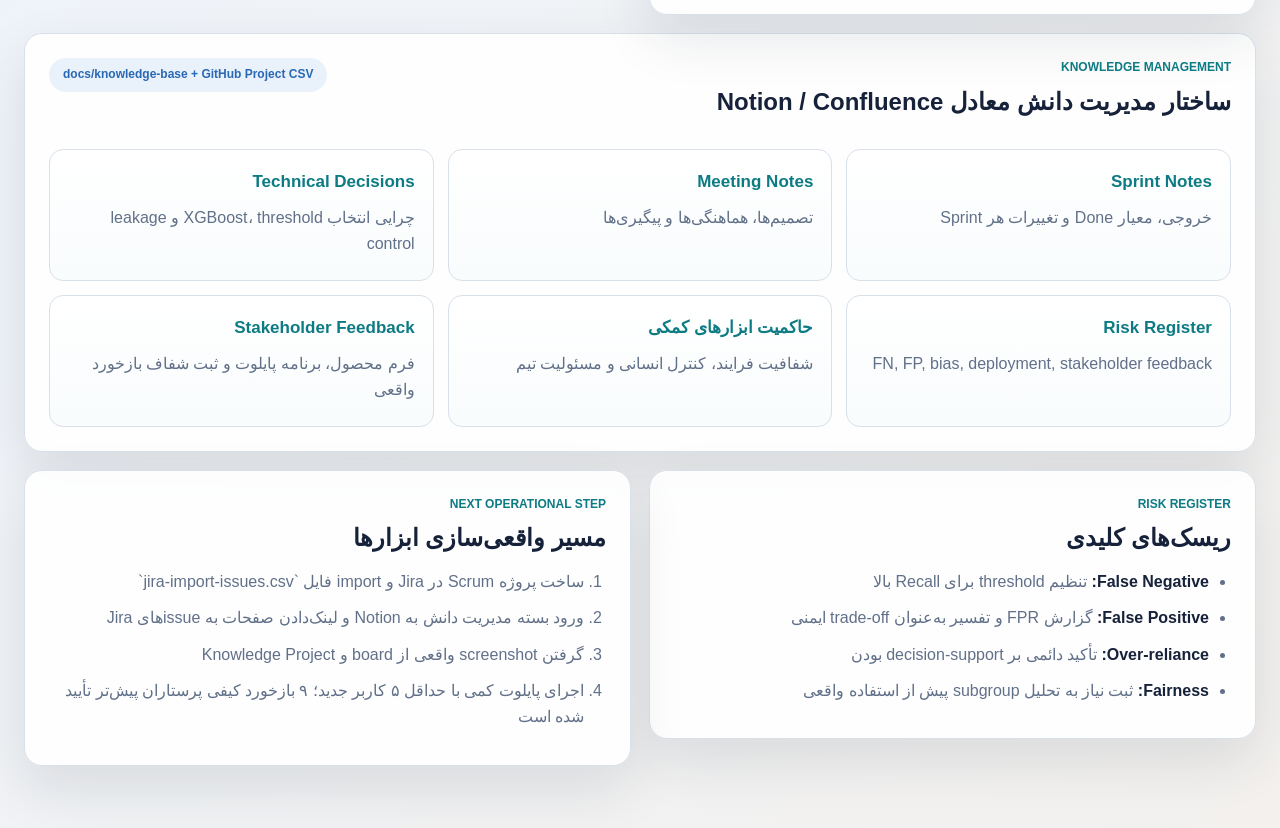
==== commit a3436e7b: "Finalize mobile UX and project evidence package" ====
--- a/docs/evidence-portal/index.html
+++ b/docs/evidence-portal/index.html
@@ -190,7 +190,7 @@
           <article><b>Meeting Notes</b><span>تصمیم‌ها، هماهنگی‌ها و پیگیری‌ها</span></article>
           <article><b>Technical Decisions</b><span>چرایی انتخاب XGBoost، threshold و leakage control</span></article>
           <article><b>Risk Register</b><span>FN, FP, bias, deployment, stakeholder feedback</span></article>
-          <article><b>AI Usage Report</b><span>شفافیت استفاده از AI و کنترل انسانی</span></article>
+          <article><b>حاکمیت ابزارهای کمکی</b><span>شفافیت فرایند، کنترل انسانی و مسئولیت تیم</span></article>
           <article><b>Stakeholder Feedback</b><span>فرم محصول، برنامه پایلوت و ثبت شفاف بازخورد واقعی</span></article>
         </div>
       </section>
